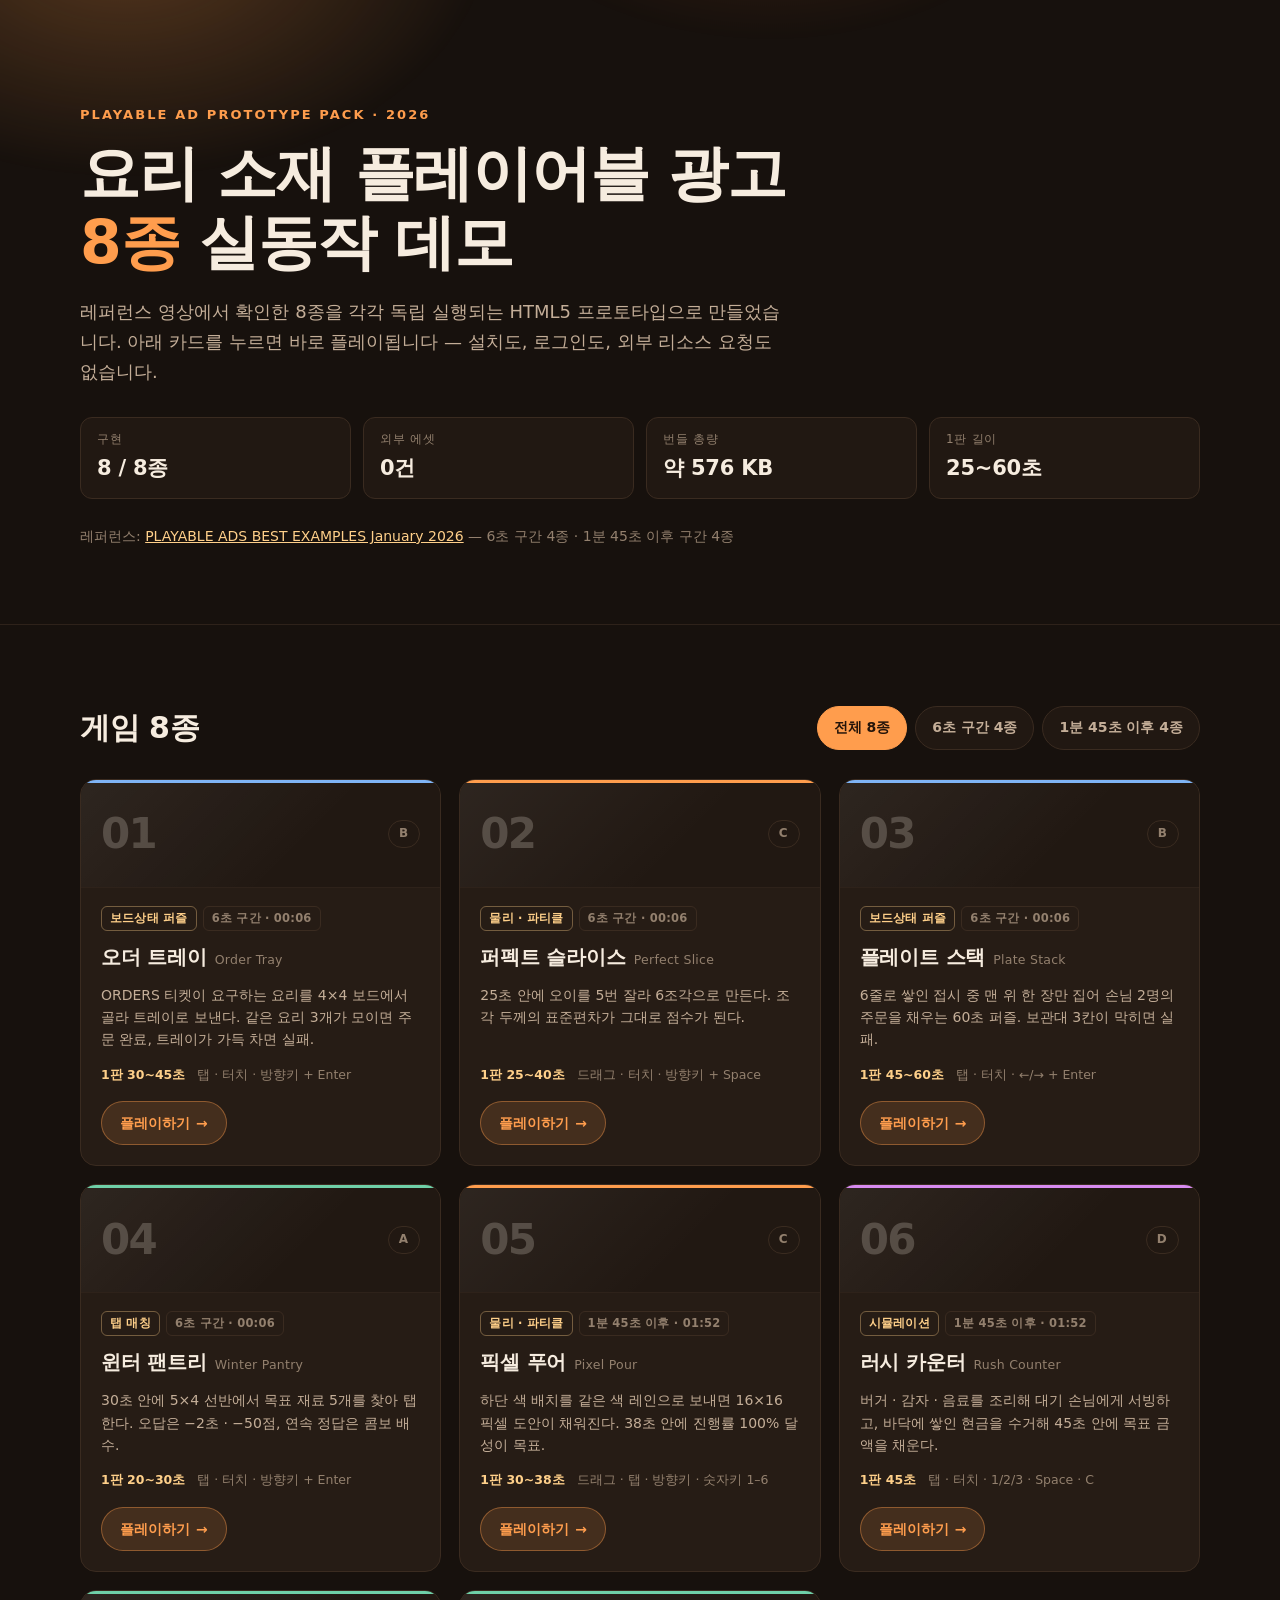
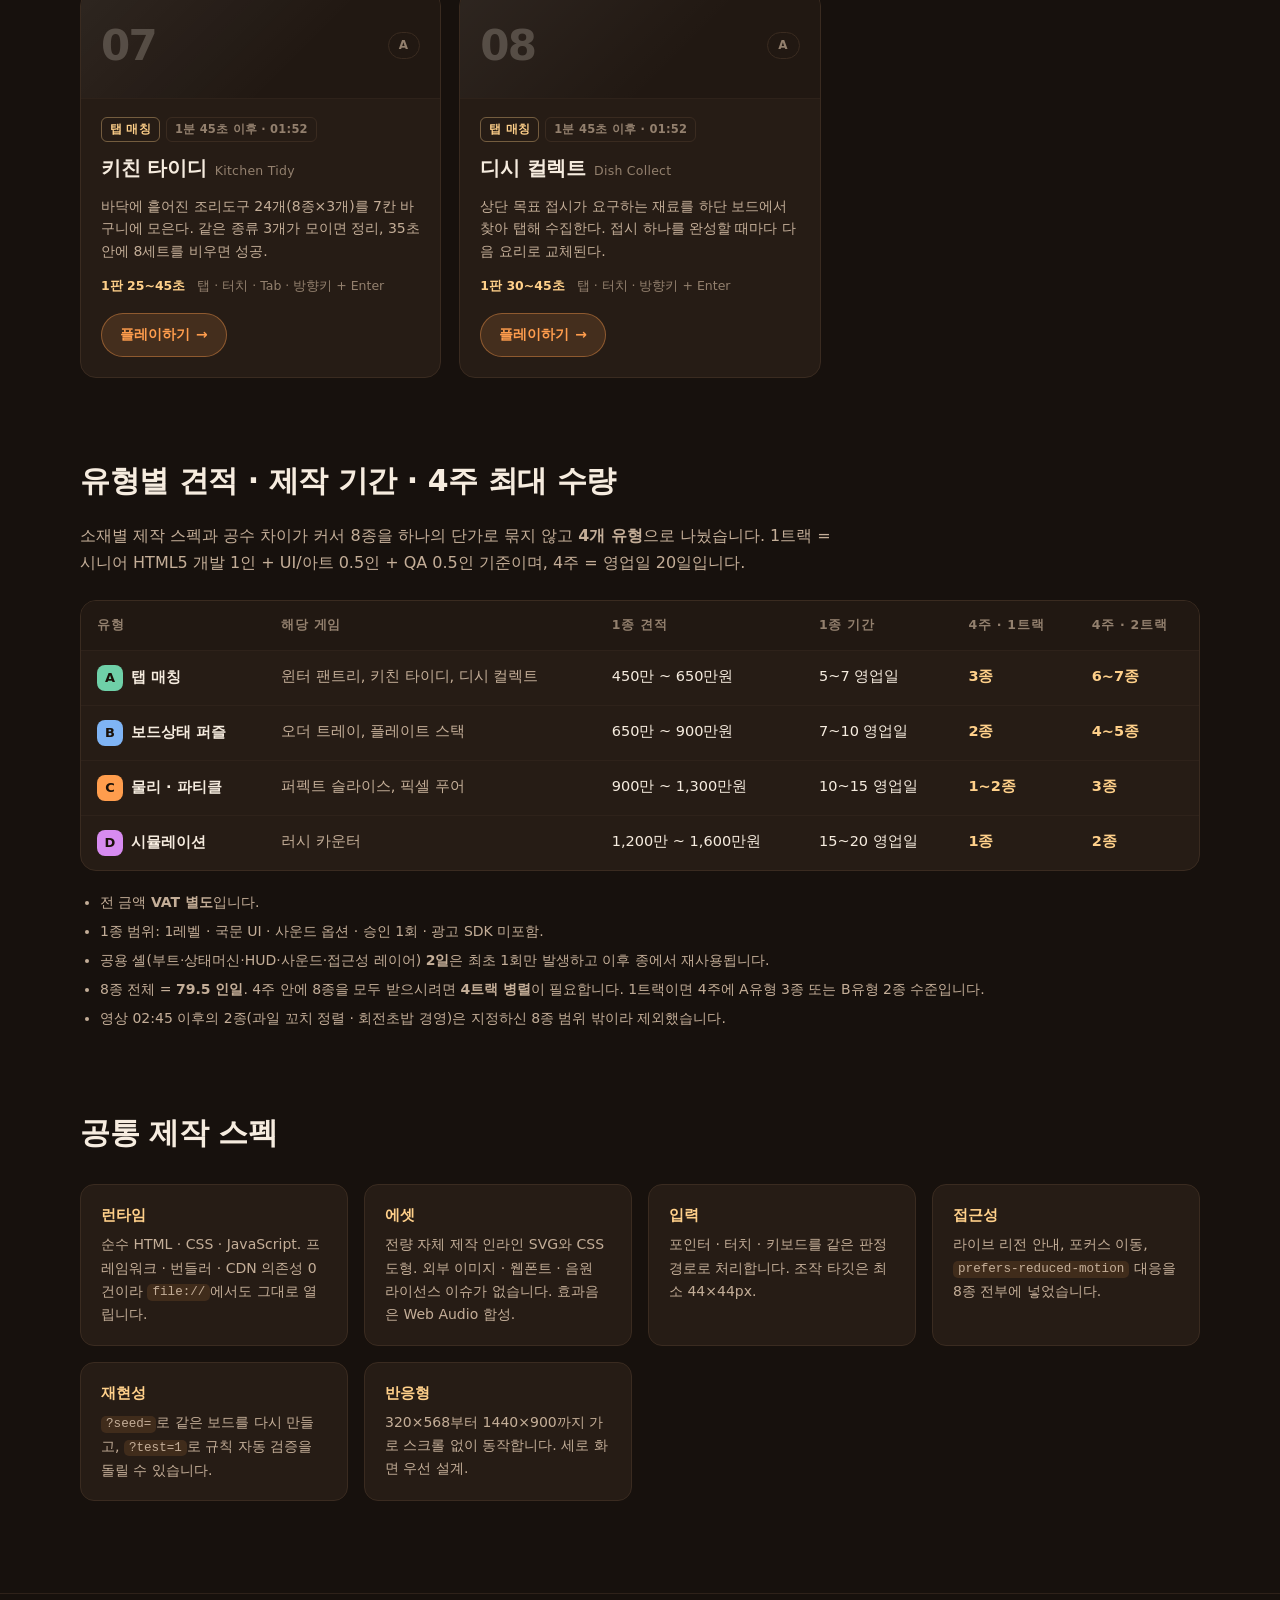
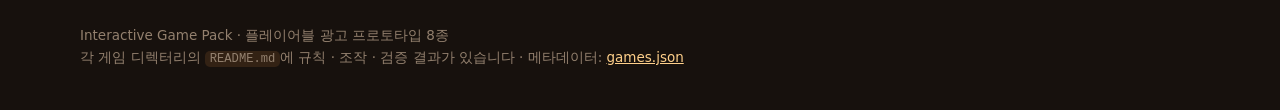
==== index.html @ c846a661 "feat: 플레이어블 광고 8종 데모 팩과 공통 진입점 레퍼런스 영상(00:06 4종 · 01:52 4종)에서 파악한 8종을 각각 독립 실행되는 HTML5 프로토타입으로 구현하고," ====
<!doctype html>
<html lang="ko">
  <head>
    <meta charset="utf-8" />
    <meta name="viewport" content="width=device-width, initial-scale=1, viewport-fit=cover" />
    <title>Interactive Game Pack — 플레이어블 광고 8종 데모</title>
    <meta
      name="description"
      content="레퍼런스 영상에서 확인한 요리 소재 플레이어블 광고 8종의 실동작 데모와 유형별 견적 · 제작 기간 · 4주 최대 수량."
    />
    <meta name="color-scheme" content="dark" />
    <meta name="theme-color" content="#17110d" />
    <link rel="stylesheet" href="style.css" />
    <link
      rel="icon"
      href="data:image/svg+xml,%3Csvg xmlns='http://www.w3.org/2000/svg' viewBox='0 0 32 32'%3E%3Crect width='32' height='32' rx='8' fill='%2317110d'/%3E%3Cpath d='M16 6c3 3.6 4.6 6.2 4.6 8.6a4.6 4.6 0 0 1-9.2 0C11.4 12.2 13 9.6 16 6z' fill='%23ff9d4d'/%3E%3Cpath d='M16 14.5c1.4 1.7 2.1 2.9 2.1 4a2.1 2.1 0 1 1-4.2 0c0-1.1.7-2.3 2.1-4z' fill='%23ffe3b0'/%3E%3Crect x='8' y='23' width='16' height='2.6' rx='1.3' fill='%23c9a274'/%3E%3C/svg%3E"
    />
  </head>
  <body>
    <a class="skip-link" href="#games">게임 목록으로 건너뛰기</a>

    <header class="hero">
      <div class="hero__glow" aria-hidden="true"></div>
      <div class="shell hero__inner">
        <p class="eyebrow">Playable Ad Prototype Pack · 2026</p>
        <h1 class="hero__title">
          요리 소재 플레이어블 광고<br />
          <span class="hero__count">8종</span> 실동작 데모
        </h1>
        <p class="hero__lead">
          레퍼런스 영상에서 확인한 8종을 각각 독립 실행되는 HTML5 프로토타입으로 만들었습니다.
          아래 카드를 누르면 바로 플레이됩니다 — 설치도, 로그인도, 외부 리소스 요청도 없습니다.
        </p>
        <dl class="hero__stats">
          <div><dt>구현</dt><dd>8 / 8종</dd></div>
          <div><dt>외부 에셋</dt><dd>0건</dd></div>
          <div><dt>번들 총량</dt><dd>약 576&nbsp;KB</dd></div>
          <div><dt>1판 길이</dt><dd>25~60초</dd></div>
        </dl>
        <p class="hero__source">
          레퍼런스:
          <a href="https://www.youtube.com/watch?v=xQH4X57HKQo" rel="noreferrer noopener" target="_blank"
            >PLAYABLE ADS BEST EXAMPLES January 2026</a
          >
          — 6초 구간 4종 · 1분 45초 이후 구간 4종
        </p>
      </div>
    </header>

    <main>
      <section class="shell section" id="games" aria-labelledby="games-heading">
        <div class="section__head">
          <h2 id="games-heading">게임 8종</h2>
          <div class="filters" role="group" aria-label="구간 필터">
            <button type="button" class="chip is-active" data-filter="all" aria-pressed="true">전체 8종</button>
            <button type="button" class="chip" data-filter="six-second" aria-pressed="false">6초 구간 4종</button>
            <button type="button" class="chip" data-filter="after-1m45" aria-pressed="false">1분 45초 이후 4종</button>
          </div>
        </div>

        <ul class="grid" id="game-grid">
          <!-- 카드는 인라인 데이터로 렌더한다 (file:// 에서도 동작하도록 fetch 를 쓰지 않는다) -->
        </ul>
      </section>

      <section class="shell section" id="estimate" aria-labelledby="estimate-heading">
        <div class="section__head">
          <h2 id="estimate-heading">유형별 견적 · 제작 기간 · 4주 최대 수량</h2>
        </div>
        <p class="section__lead">
          소재별 제작 스펙과 공수 차이가 커서 8종을 하나의 단가로 묶지 않고 <strong>4개 유형</strong>으로 나눴습니다.
          1트랙 = 시니어 HTML5 개발 1인 + UI/아트 0.5인 + QA 0.5인 기준이며, 4주 = 영업일 20일입니다.
        </p>

        <div class="table-wrap">
          <table class="table">
            <caption class="sr-only">유형별 제작 견적, 제작 기간, 4주 기준 최대 제작 가능 수량</caption>
            <thead>
              <tr>
                <th scope="col">유형</th>
                <th scope="col">해당 게임</th>
                <th scope="col">1종 견적</th>
                <th scope="col">1종 기간</th>
                <th scope="col">4주 · 1트랙</th>
                <th scope="col">4주 · 2트랙</th>
              </tr>
            </thead>
            <tbody id="estimate-body"></tbody>
          </table>
        </div>

        <ul class="notes">
          <li>전 금액 <strong>VAT 별도</strong>입니다.</li>
          <li>1종 범위: 1레벨 · 국문 UI · 사운드 옵션 · 승인 1회 · 광고 SDK 미포함.</li>
          <li>
            공용 셸(부트·상태머신·HUD·사운드·접근성 레이어) <strong>2일</strong>은 최초 1회만 발생하고 이후 종에서
            재사용됩니다.
          </li>
          <li>
            8종 전체 = <strong>79.5 인일</strong>. 4주 안에 8종을 모두 받으시려면 <strong>4트랙 병렬</strong>이
            필요합니다. 1트랙이면 4주에 A유형 3종 또는 B유형 2종 수준입니다.
          </li>
          <li>영상 02:45 이후의 2종(과일 꼬치 정렬 · 회전초밥 경영)은 지정하신 8종 범위 밖이라 제외했습니다.</li>
        </ul>
      </section>

      <section class="shell section" id="spec" aria-labelledby="spec-heading">
        <div class="section__head"><h2 id="spec-heading">공통 제작 스펙</h2></div>
        <ul class="spec-grid">
          <li>
            <h3>런타임</h3>
            <p>순수 HTML · CSS · JavaScript. 프레임워크 · 번들러 · CDN 의존성 0건이라 <code>file://</code>에서도 그대로 열립니다.</p>
          </li>
          <li>
            <h3>에셋</h3>
            <p>전량 자체 제작 인라인 SVG와 CSS 도형. 외부 이미지 · 웹폰트 · 음원 라이선스 이슈가 없습니다. 효과음은 Web Audio 합성.</p>
          </li>
          <li>
            <h3>입력</h3>
            <p>포인터 · 터치 · 키보드를 같은 판정 경로로 처리합니다. 조작 타깃은 최소 44×44px.</p>
          </li>
          <li>
            <h3>접근성</h3>
            <p>라이브 리전 안내, 포커스 이동, <code>prefers-reduced-motion</code> 대응을 8종 전부에 넣었습니다.</p>
          </li>
          <li>
            <h3>재현성</h3>
            <p><code>?seed=</code>로 같은 보드를 다시 만들고, <code>?test=1</code>로 규칙 자동 검증을 돌릴 수 있습니다.</p>
          </li>
          <li>
            <h3>반응형</h3>
            <p>320×568부터 1440×900까지 가로 스크롤 없이 동작합니다. 세로 화면 우선 설계.</p>
          </li>
        </ul>
      </section>
    </main>

    <footer class="footer">
      <div class="shell">
        <p>Interactive Game Pack · 플레이어블 광고 프로토타입 8종</p>
        <p class="footer__meta">
          각 게임 디렉터리의 <code>README.md</code>에 규칙 · 조작 · 검증 결과가 있습니다 ·
          메타데이터: <a href="games.json">games.json</a>
        </p>
      </div>
    </footer>

    <script src="app.js"></script>
  </body>
</html>
---- style.css ----
/* Interactive Game Pack — 공통 진입점 스타일.
   외부 폰트·이미지를 쓰지 않는다(게임 8종과 같은 조건). */

:root {
  --bg: #17110d;
  --bg-raised: #211812;
  --bg-card: #261c15;
  --line: #3a2b20;
  --line-soft: #2e221a;
  --text: #f6ecdf;
  --text-dim: #c4ae98;
  --text-faint: #93806e;
  --flame: #ff9d4d;
  --flame-deep: #e2662a;
  --ember: #ffd08a;
  --band-a: #6fd0a8;
  --band-b: #7fb4f5;
  --band-c: #ff9d4d;
  --band-d: #d78bf0;
  --radius: 16px;
  --shell: 1120px;
  --font: ui-sans-serif, system-ui, -apple-system, "Apple SD Gothic Neo", "Pretendard", "Noto Sans KR", sans-serif;
}

* {
  box-sizing: border-box;
}

html {
  -webkit-text-size-adjust: 100%;
}

body {
  margin: 0;
  background: var(--bg);
  color: var(--text);
  font-family: var(--font);
  font-size: 16px;
  line-height: 1.65;
  -webkit-font-smoothing: antialiased;
}

a {
  color: var(--ember);
}

code {
  font-family: ui-monospace, SFMono-Regular, Menlo, monospace;
  font-size: 0.9em;
  background: rgba(255, 157, 77, 0.12);
  border-radius: 5px;
  padding: 0.1em 0.4em;
}

.shell {
  width: min(100% - 40px, var(--shell));
  margin-inline: auto;
}

.sr-only {
  position: absolute;
  width: 1px;
  height: 1px;
  padding: 0;
  margin: -1px;
  overflow: hidden;
  clip: rect(0 0 0 0);
  white-space: nowrap;
  border: 0;
}

.skip-link {
  position: absolute;
  left: -9999px;
  top: 0;
  z-index: 10;
  background: var(--flame);
  color: #201209;
  padding: 12px 18px;
  border-radius: 0 0 10px 0;
  font-weight: 700;
}

.skip-link:focus {
  left: 0;
}

:focus-visible {
  outline: 3px solid var(--ember);
  outline-offset: 3px;
}

/* ── hero ─────────────────────────────────────────────── */

.hero {
  position: relative;
  overflow: hidden;
  border-bottom: 1px solid var(--line-soft);
  padding: clamp(56px, 11vw, 104px) 0 clamp(44px, 8vw, 76px);
}

.hero__glow {
  position: absolute;
  inset: -50% 20% auto -10%;
  height: 620px;
  background:
    radial-gradient(45% 55% at 22% 40%, rgba(255, 157, 77, 0.28), transparent 70%),
    radial-gradient(38% 48% at 78% 22%, rgba(226, 102, 42, 0.22), transparent 72%);
  filter: blur(6px);
  pointer-events: none;
}

.hero__inner {
  position: relative;
}

.eyebrow {
  margin: 0 0 14px;
  color: var(--flame);
  font-size: 13px;
  font-weight: 700;
  letter-spacing: 0.16em;
  text-transform: uppercase;
}

.hero__title {
  margin: 0;
  font-size: clamp(32px, 6.6vw, 60px);
  line-height: 1.15;
  letter-spacing: -0.02em;
  font-weight: 800;
}

.hero__count {
  color: var(--flame);
}

.hero__lead {
  max-width: 62ch;
  margin: 20px 0 0;
  color: var(--text-dim);
  font-size: clamp(15px, 2.2vw, 18px);
}

.hero__stats {
  display: flex;
  flex-wrap: wrap;
  gap: 12px;
  margin: 30px 0 0;
  padding: 0;
}

.hero__stats > div {
  flex: 1 1 132px;
  background: var(--bg-raised);
  border: 1px solid var(--line);
  border-radius: 12px;
  padding: 12px 16px;
}

.hero__stats dt {
  margin: 0;
  color: var(--text-faint);
  font-size: 12px;
  letter-spacing: 0.06em;
}

.hero__stats dd {
  margin: 2px 0 0;
  font-size: 21px;
  font-weight: 750;
  letter-spacing: -0.01em;
}

.hero__source {
  margin: 26px 0 0;
  color: var(--text-faint);
  font-size: 14px;
}

/* ── sections ─────────────────────────────────────────── */

.section {
  padding: clamp(44px, 8vw, 78px) 0 0;
}

.section__head {
  display: flex;
  flex-wrap: wrap;
  align-items: center;
  justify-content: space-between;
  gap: 16px;
  margin-bottom: 26px;
}

.section__head h2 {
  margin: 0;
  font-size: clamp(22px, 3.6vw, 30px);
  letter-spacing: -0.015em;
}

.section__lead {
  max-width: 74ch;
  margin: -8px 0 24px;
  color: var(--text-dim);
}

.filters {
  display: flex;
  flex-wrap: wrap;
  gap: 8px;
}

.chip {
  min-height: 44px;
  padding: 0 16px;
  border-radius: 999px;
  border: 1px solid var(--line);
  background: var(--bg-raised);
  color: var(--text-dim);
  font: inherit;
  font-size: 14px;
  font-weight: 600;
  cursor: pointer;
  transition: background-color 0.18s ease, color 0.18s ease, border-color 0.18s ease;
}

.chip:hover {
  border-color: var(--flame);
  color: var(--text);
}

.chip.is-active {
  background: var(--flame);
  border-color: var(--flame);
  color: #24140a;
}

/* ── cards ────────────────────────────────────────────── */

.grid {
  display: grid;
  grid-template-columns: repeat(auto-fill, minmax(272px, 1fr));
  gap: 18px;
  margin: 0;
  padding: 0;
  list-style: none;
}

.card {
  display: flex;
}

.card__link {
  display: flex;
  flex-direction: column;
  width: 100%;
  border: 1px solid var(--line);
  border-radius: var(--radius);
  background: var(--bg-card);
  color: inherit;
  text-decoration: none;
  overflow: hidden;
  transition: transform 0.2s ease, border-color 0.2s ease, box-shadow 0.2s ease;
}

.card__link:hover {
  transform: translateY(-3px);
  border-color: var(--flame);
  box-shadow: 0 14px 34px rgba(0, 0, 0, 0.45);
}

.card__thumb {
  position: relative;
  display: flex;
  align-items: center;
  justify-content: space-between;
  padding: 20px 20px 18px;
  min-height: 108px;
  border-bottom: 1px solid var(--line-soft);
  background: linear-gradient(135deg, rgba(255, 255, 255, 0.06), transparent 62%), var(--bg-raised);
}

.card__thumb.band-A {
  box-shadow: inset 0 3px 0 var(--band-a);
}
.card__thumb.band-B {
  box-shadow: inset 0 3px 0 var(--band-b);
}
.card__thumb.band-C {
  box-shadow: inset 0 3px 0 var(--band-c);
}
.card__thumb.band-D {
  box-shadow: inset 0 3px 0 var(--band-d);
}

.card__num {
  font-size: 42px;
  font-weight: 800;
  letter-spacing: -0.04em;
  color: rgba(246, 236, 223, 0.22);
  line-height: 1;
}

.card__band {
  font-size: 12px;
  font-weight: 800;
  letter-spacing: 0.1em;
  color: var(--text-faint);
  border: 1px solid var(--line);
  border-radius: 999px;
  padding: 3px 10px;
}

.card__body {
  display: flex;
  flex-direction: column;
  gap: 10px;
  padding: 18px 20px 20px;
  flex: 1;
}

.card__meta {
  display: flex;
  flex-wrap: wrap;
  gap: 6px;
  margin: 0;
}

.tag {
  font-size: 11.5px;
  font-weight: 650;
  letter-spacing: 0.02em;
  color: var(--text-faint);
  border: 1px solid var(--line);
  border-radius: 6px;
  padding: 2px 8px;
}

.tag--band {
  color: var(--ember);
  border-color: rgba(255, 208, 138, 0.36);
}

.card__title {
  display: flex;
  flex-wrap: wrap;
  align-items: baseline;
  gap: 8px;
  margin: 0;
  font-size: 20px;
  letter-spacing: -0.01em;
}

.card__title-en {
  font-size: 12.5px;
  font-weight: 500;
  color: var(--text-faint);
  letter-spacing: 0.02em;
}

.card__summary {
  margin: 0;
  color: var(--text-dim);
  font-size: 14px;
  line-height: 1.6;
}

.card__foot {
  display: flex;
  flex-wrap: wrap;
  gap: 4px 12px;
  margin: auto 0 0;
  padding-top: 4px;
  font-size: 12.5px;
  color: var(--text-faint);
}

.card__session {
  color: var(--ember);
  font-weight: 650;
}

.card__cta {
  display: inline-flex;
  align-items: center;
  gap: 6px;
  align-self: flex-start;
  min-height: 44px;
  padding: 0 18px;
  margin-top: 6px;
  border-radius: 999px;
  background: rgba(255, 157, 77, 0.14);
  border: 1px solid rgba(255, 157, 77, 0.4);
  color: var(--flame);
  font-size: 14px;
  font-weight: 700;
}

.card__cta::after {
  content: "→";
}

.card__link:hover .card__cta {
  background: var(--flame);
  color: #24140a;
}

/* ── table ────────────────────────────────────────────── */

.table-wrap {
  overflow-x: auto;
  border: 1px solid var(--line);
  border-radius: var(--radius);
  background: var(--bg-card);
}

.table {
  width: 100%;
  min-width: 720px;
  border-collapse: collapse;
  font-size: 14.5px;
}

.table th,
.table td {
  padding: 14px 16px;
  text-align: left;
  border-bottom: 1px solid var(--line-soft);
  vertical-align: top;
}

.table thead th {
  background: var(--bg-raised);
  color: var(--text-faint);
  font-size: 12.5px;
  font-weight: 700;
  letter-spacing: 0.06em;
  text-transform: uppercase;
  white-space: nowrap;
}

.table tbody tr:last-child th,
.table tbody tr:last-child td {
  border-bottom: 0;
}

.table tbody th {
  white-space: nowrap;
}

.band-pill {
  display: inline-flex;
  align-items: center;
  justify-content: center;
  width: 26px;
  height: 26px;
  margin-right: 8px;
  border-radius: 8px;
  font-size: 13px;
  font-weight: 800;
  color: #1a1109;
  vertical-align: middle;
}

.band-pill.band-A {
  background: var(--band-a);
}
.band-pill.band-B {
  background: var(--band-b);
}
.band-pill.band-C {
  background: var(--band-c);
}
.band-pill.band-D {
  background: var(--band-d);
}

.band-name {
  font-weight: 700;
}

.cell-names {
  color: var(--text-dim);
}

.cell-count {
  font-weight: 700;
  color: var(--ember);
  white-space: nowrap;
}

.notes {
  margin: 20px 0 0;
  padding-left: 20px;
  color: var(--text-dim);
  font-size: 14px;
}

.notes li + li {
  margin-top: 6px;
}

/* ── spec ─────────────────────────────────────────────── */

.spec-grid {
  display: grid;
  grid-template-columns: repeat(auto-fill, minmax(250px, 1fr));
  gap: 16px;
  margin: 0;
  padding: 0;
  list-style: none;
}

.spec-grid li {
  border: 1px solid var(--line);
  border-radius: 14px;
  background: var(--bg-card);
  padding: 18px 20px;
}

.spec-grid h3 {
  margin: 0 0 6px;
  font-size: 15px;
  color: var(--ember);
  letter-spacing: 0.01em;
}

.spec-grid p {
  margin: 0;
  color: var(--text-dim);
  font-size: 14px;
}

/* ── footer ───────────────────────────────────────────── */

.footer {
  margin-top: clamp(56px, 9vw, 92px);
  padding: 30px 0 44px;
  border-top: 1px solid var(--line-soft);
  color: var(--text-faint);
  font-size: 13.5px;
}

.footer p {
  margin: 0;
}

.footer__meta {
  margin-top: 6px;
}

@media (prefers-reduced-motion: reduce) {
  *,
  *::before,
  *::after {
    animation-duration: 0.001ms !important;
    transition-duration: 0.001ms !important;
  }

  .card__link:hover {
    transform: none;
  }
}

@media (max-width: 520px) {
  .hero__stats > div {
    flex-basis: calc(50% - 6px);
  }
}
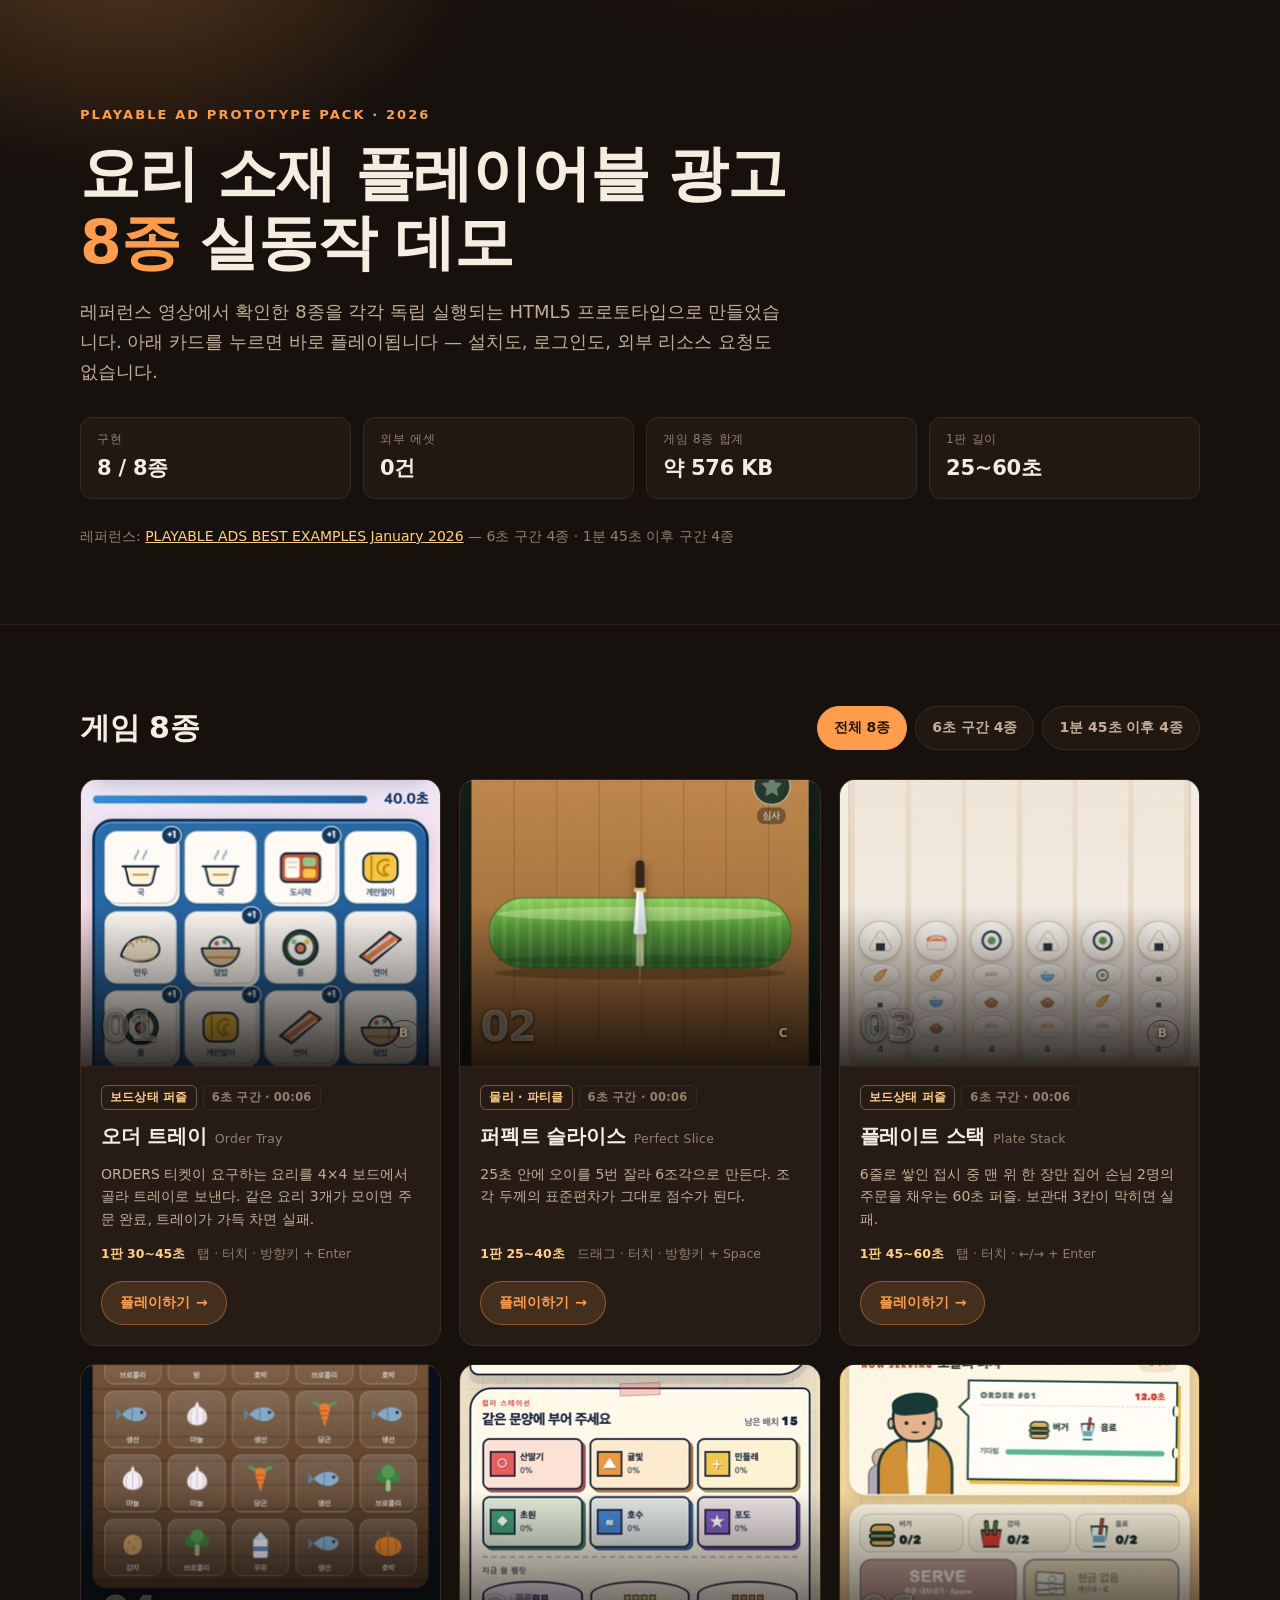
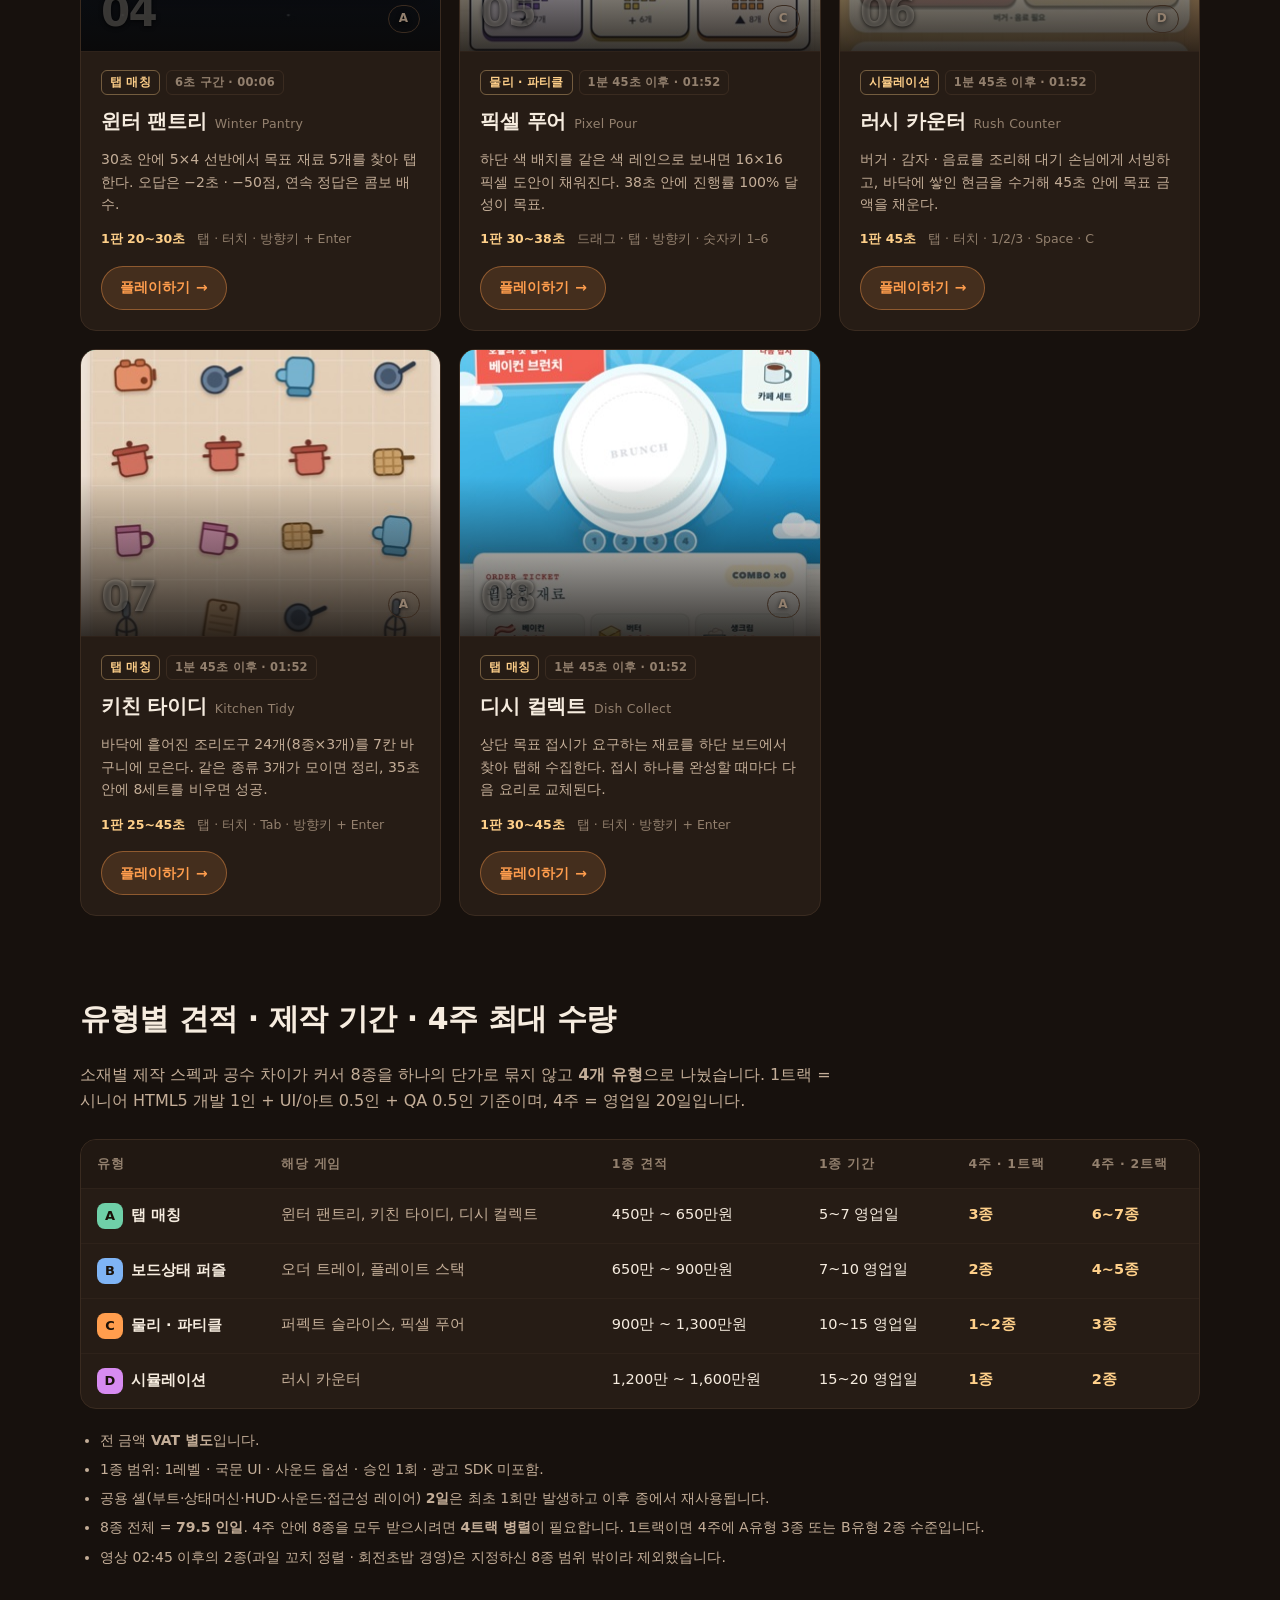
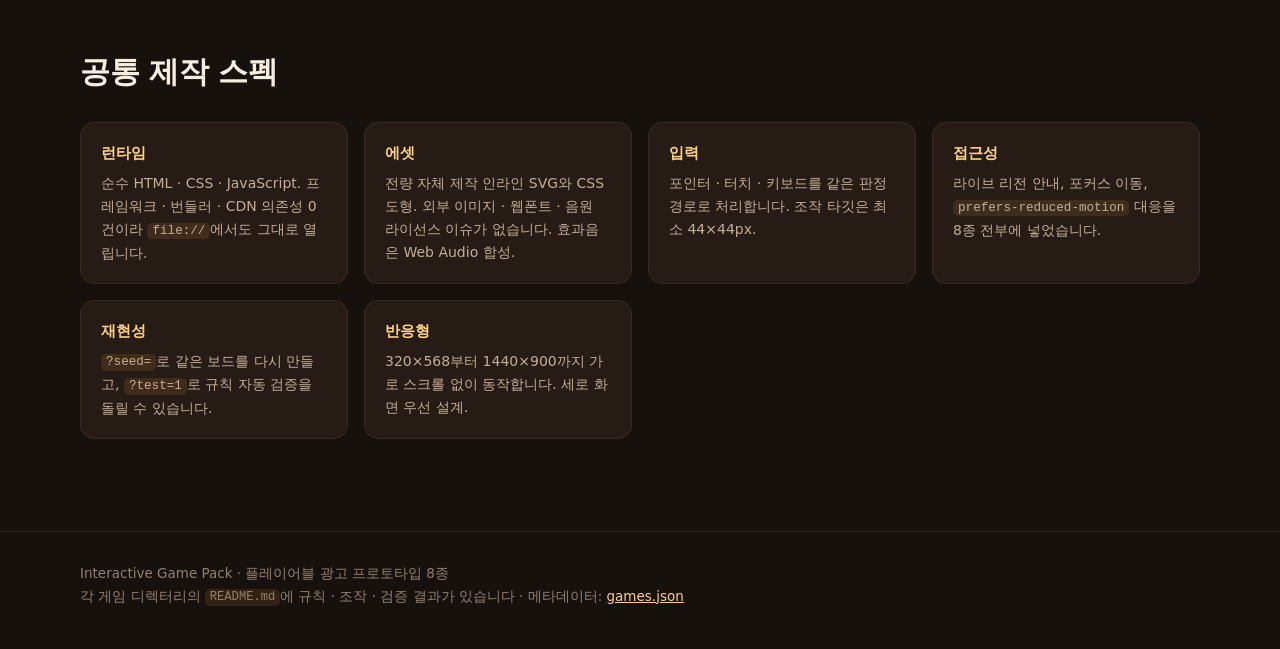
==== commit 089f6260: "feat(hub): 카드 썸네일을 실제 플레이 화면으로 바꾸고 검사를 늘린다 고객에게 보내는 페이지인데 카드가 번호 + 유형 색 박스뿐이라 무엇을 하는 게임인지 눌러 보기 전까지 " ====
--- a/index.html
+++ b/index.html
@@ -34,7 +34,8 @@
         <dl class="hero__stats">
           <div><dt>구현</dt><dd>8 / 8종</dd></div>
           <div><dt>외부 에셋</dt><dd>0건</dd></div>
-          <div><dt>번들 총량</dt><dd>약 576&nbsp;KB</dd></div>
+          <!-- 게임 8종만의 합계다. 이 허브 페이지의 카드 썸네일(약 0.5MB)은 게임 번들이 아니라 포함하지 않는다. -->
+          <div><dt>게임 8종 합계</dt><dd>약 576&nbsp;KB</dd></div>
           <div><dt>1판 길이</dt><dd>25~60초</dd></div>
         </dl>
         <p class="hero__source">
--- a/style.css
+++ b/style.css
@@ -273,12 +273,41 @@
 .card__thumb {
   position: relative;
   display: flex;
-  align-items: center;
+  align-items: flex-end;
   justify-content: space-between;
   padding: 20px 20px 18px;
+  /* 세로 스크린샷의 절반 가까이를 담으면서 카드가 지나치게 길어지지 않는 비율. */
+  aspect-ratio: 5 / 4;
   min-height: 108px;
+  overflow: hidden;
   border-bottom: 1px solid var(--line-soft);
   background: linear-gradient(135deg, rgba(255, 255, 255, 0.06), transparent 62%), var(--bg-raised);
+}
+
+/* 실제 플레이 화면. 없으면 app.js 가 걷어내고 위의 색 배경만 남는다. */
+.card__shot {
+  position: absolute;
+  inset: 0;
+  width: 100%;
+  height: 100%;
+  object-fit: cover;
+  object-position: 50% 35%;
+}
+
+/* 번호 · 유형 글자가 밝은 게임 화면 위에서도 읽히도록 아래쪽만 어둡게 깐다. */
+.card__thumb::after {
+  content: "";
+  position: absolute;
+  inset: 0;
+  background: linear-gradient(180deg, transparent 44%, rgba(10, 7, 5, 0.82));
+  pointer-events: none;
+}
+
+.card__thumb > .card__num,
+.card__thumb > .card__band {
+  position: relative;
+  z-index: 1;
+  text-shadow: 0 1px 4px rgba(0, 0, 0, 0.75);
 }
 
 .card__thumb.band-A {
